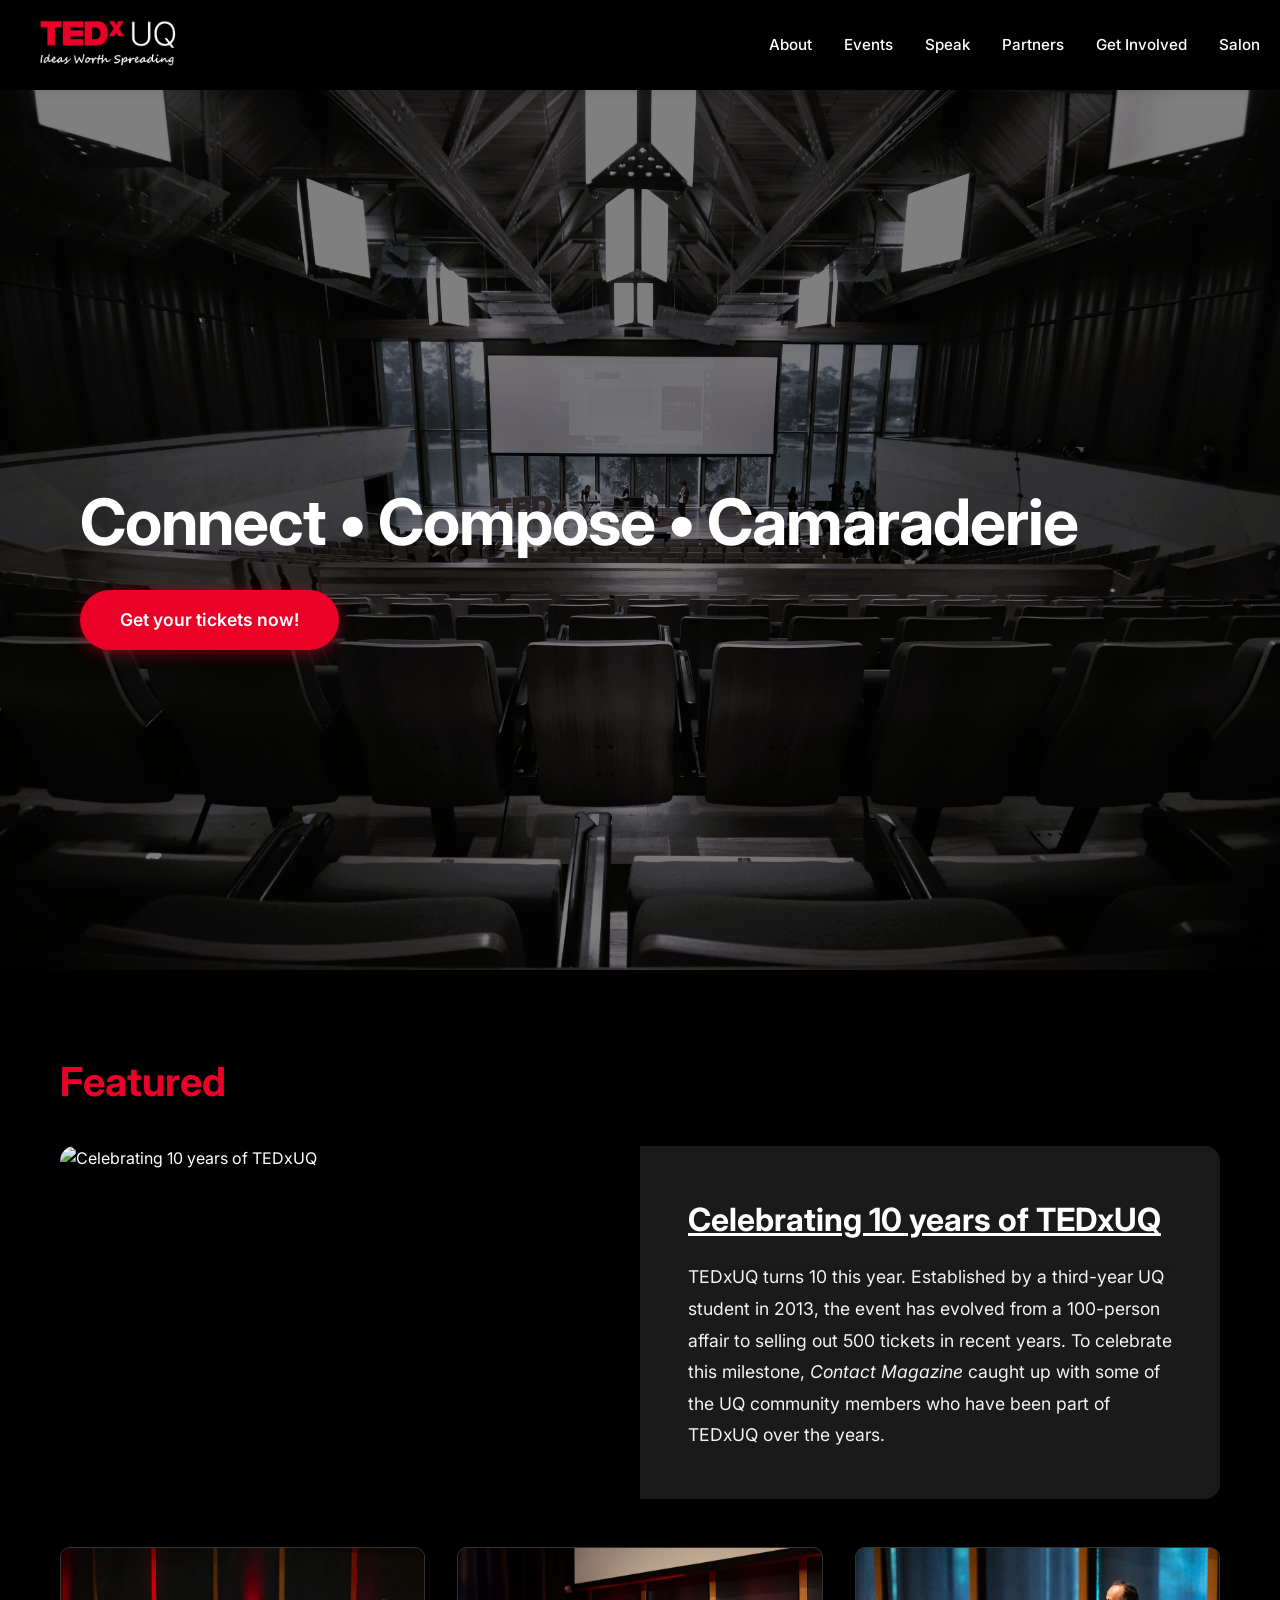
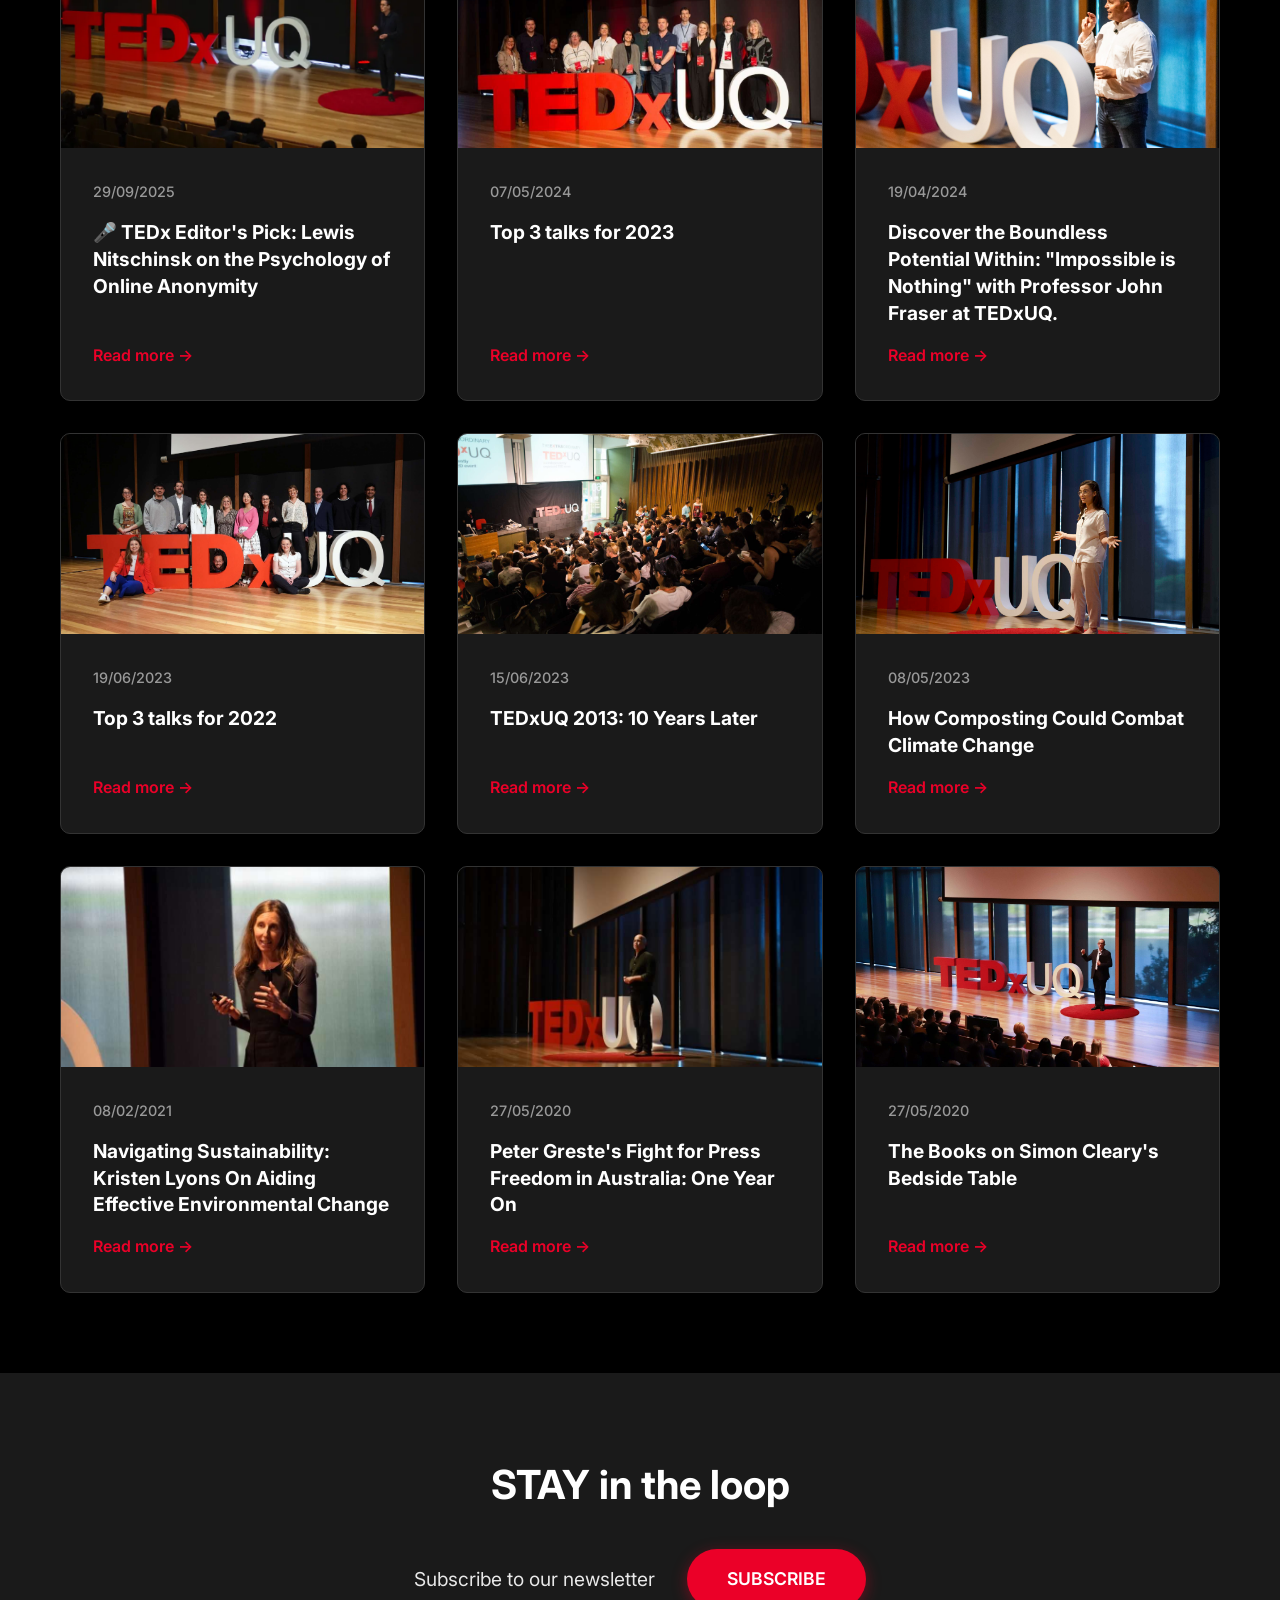
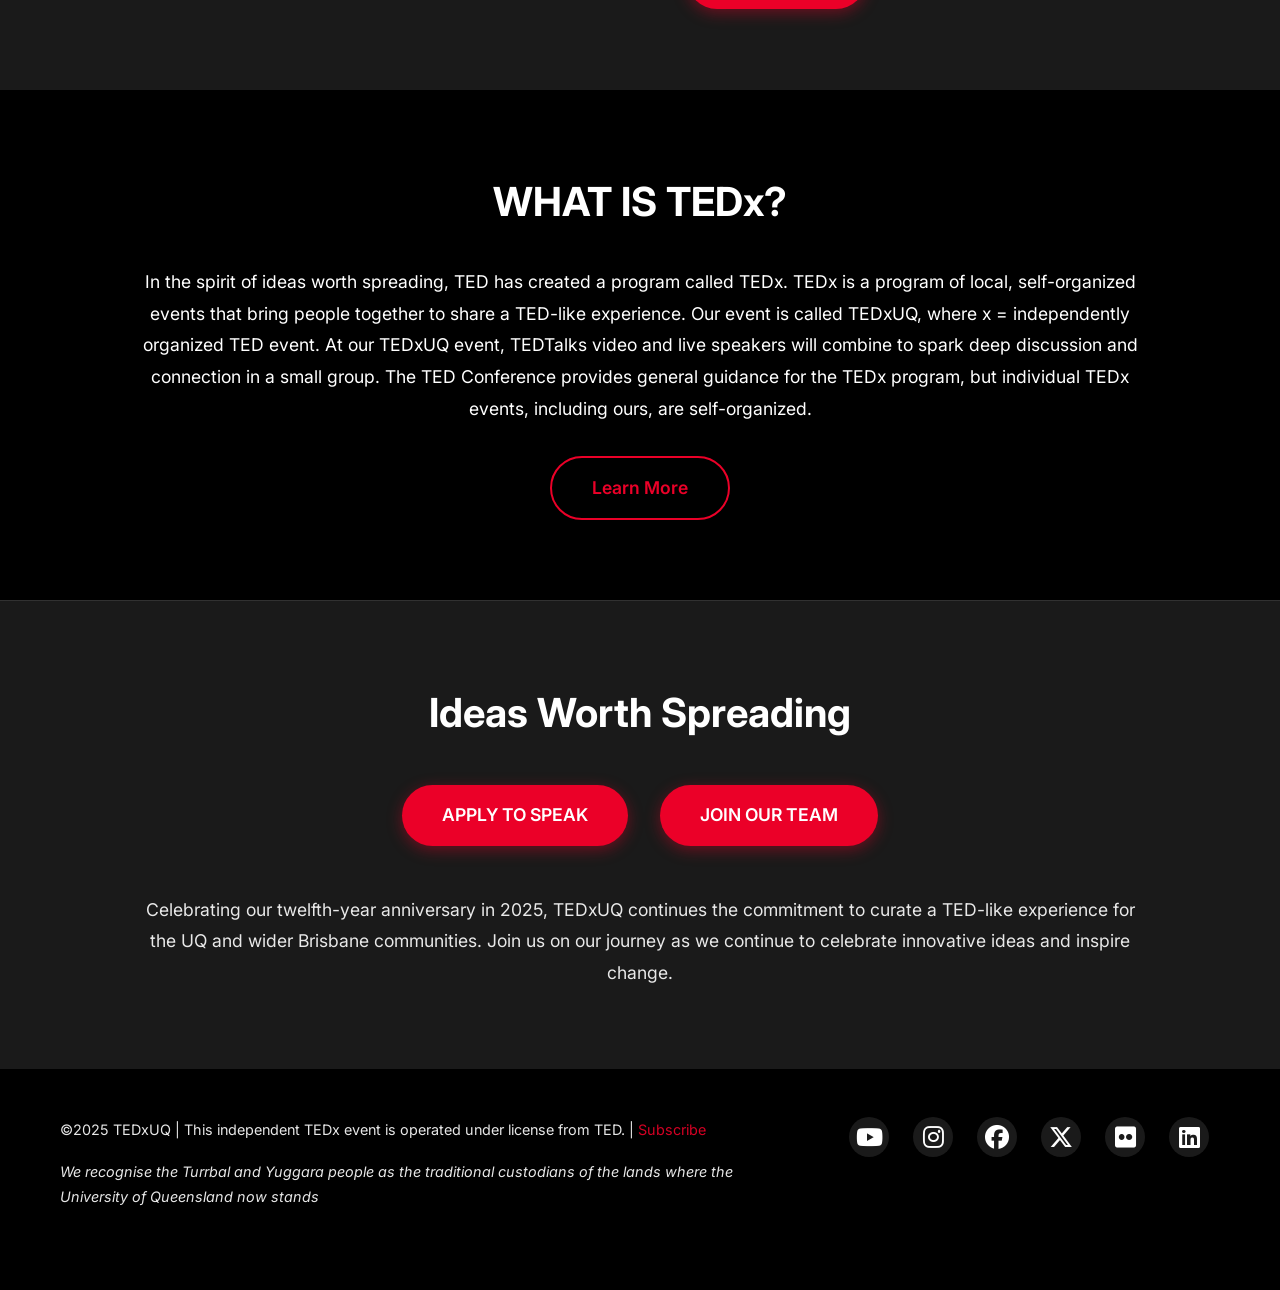
==== index.html @ a9e122a8 "1" ====
<!DOCTYPE html>
<html lang="en">
<head>
    <meta charset="UTF-8">
    <meta name="viewport" content="width=device-width, initial-scale=1.0">
    <title>TEDxUQ - Ideas Worth Spreading</title>
    <link rel="stylesheet" href="css/styles.css">
    <link rel="stylesheet" href="css/main.css">
    <link rel="preconnect" href="https://fonts.googleapis.com">
    <link rel="preconnect" href="https://fonts.gstatic.com" crossorigin>
    <link href="https://fonts.googleapis.com/css2?family=Inter:wght@300;400;500;600;700&family=Playfair+Display:wght@400;600;700&display=swap" rel="stylesheet">
    <link rel="stylesheet" href="https://cdnjs.cloudflare.com/ajax/libs/font-awesome/6.5.1/css/all.min.css" integrity="sha512-DTOQO9RWCH3ppGqcWaEA1BIZOC6xxalwEsw9c2QQeAIftl+Vegovlnee1c9QX4TctnWMn13TZye+giMm8e2LwA==" crossorigin="anonymous" referrerpolicy="no-referrer" />
</head>
<body>
    <!-- Navigation -->
    <nav class="navbar">
        <div class="nav-container">
            <div class="logo">
                <a href="#home"><img src="images/Logo.png" alt="TEDxUQ"></a>
            </div>
            <ul class="nav-menu" id="navMenu">
                <li><a href="about.html">About</a></li>
                <li><a href="#events">Events</a></li>
                <li><a href="#speak">Speak</a></li>
                <li><a href="#partners">Partners</a></li>
                <li><a href="#involved">Get Involved</a></li>
                <li><a href="#salon">Salon</a></li>
            </ul>
            <div class="hamburger" id="hamburger">
                <span></span>
                <span></span>
                <span></span>
            </div>
        </div>
    </nav>

    <!-- Hero Section -->
    <section id="home" class="hero">
        <div class="hero-content">
            <h1 class="hero-title">Connect • Compose • Camaraderie</h1>
            <a href="#events" class="cta-button">Get your tickets now!</a>
        </div>
        <div class="hero-background"></div>
    </section>

    <!-- Featured Section -->
    <section class="featured-section">
        <div class="container">
            <div class="section-header">
                <h2>Featured</h2>
                <div class="featured-highlight">
                    <div class="featured-image">
                        <img src="images/homepage/featured.jpg" alt="Celebrating 10 years of TEDxUQ">
                    </div>
                    <div class="featured-content">
                        <h3><a href="https://stories.uq.edu.au/contact-magazine/2023/celebrating-10-years-of-tedxuq/index.html" target="_blank" rel="noopener noreferrer">Celebrating 10 years of TEDxUQ</a></h3>
                        <p>TEDxUQ turns 10 this year. Established by a third-year UQ student in 2013, the event has evolved from a 100-person affair to selling out 500 tickets in recent years. To celebrate this milestone, <em>Contact Magazine</em> caught up with some of the UQ community members who have been part of TEDxUQ over the years.</p>
                    </div>
                </div>
            </div>

            <div class="news-grid">
                <article class="news-card">
                    <div class="news-image">
                        <img src="images/homepage/1-tedxEditor's.webp" alt="TEDx Editor's Pick">
                    </div>
                    <div class="news-card-content">
                        <div class="news-date">29/09/2025</div>
                        <h4>🎤 TEDx Editor's Pick: Lewis Nitschinsk on the Psychology of Online Anonymity</h4>
                        <a href="#" class="read-more">Read more →</a>
                    </div>
                </article>

                <article class="news-card">
                    <div class="news-image">
                        <img src="images/homepage/2-top3.jpg" alt="Top 3 talks for 2023">
                    </div>
                    <div class="news-card-content">
                        <div class="news-date">07/05/2024</div>
                        <h4>Top 3 talks for 2023</h4>
                        <a href="#" class="read-more">Read more →</a>
                    </div>
                </article>

                <article class="news-card">
                    <div class="news-image">
                        <img src="images/homepage/3-discover.jpg" alt="Discover the Boundless Potential">
                    </div>
                    <div class="news-card-content">
                        <div class="news-date">19/04/2024</div>
                        <h4>Discover the Boundless Potential Within: "Impossible is Nothing" with Professor John Fraser at TEDxUQ.</h4>
                        <a href="#" class="read-more">Read more →</a>
                    </div>
                </article>

                <article class="news-card">
                    <div class="news-image">
                        <img src="images/homepage/4-2022_Event_3-optimized.jpg" alt="Top 3 talks for 2022">
                    </div>
                    <div class="news-card-content">
                        <div class="news-date">19/06/2023</div>
                        <h4>Top 3 talks for 2022</h4>
                        <a href="#" class="read-more">Read more →</a>
                    </div>
                </article>

                <article class="news-card">
                    <div class="news-image">
                        <img src="images/homepage/5-cover-photo-optimized.jpg" alt="TEDxUQ 2013: 10 Years Later">
                    </div>
                    <div class="news-card-content">
                        <div class="news-date">15/06/2023</div>
                        <h4>TEDxUQ 2013: 10 Years Later</h4>
                        <a href="#" class="read-more">Read more →</a>
                    </div>
                </article>

                <article class="news-card">
                    <div class="news-image">
                        <img src="images/homepage/6-Ashley-Baxter-1-optimized.jpg" alt="How Composting Could Combat Climate Change">
                    </div>
                    <div class="news-card-content">
                        <div class="news-date">08/05/2023</div>
                        <h4>How Composting Could Combat Climate Change</h4>
                        <a href="#" class="read-more">Read more →</a>
                    </div>
                </article>

                <article class="news-card">
                    <div class="news-image">
                        <img src="images/homepage/7-navigating.jpg" alt="Navigating Sustainability">
                    </div>
                    <div class="news-card-content">
                        <div class="news-date">08/02/2021</div>
                        <h4>Navigating Sustainability: Kristen Lyons On Aiding Effective Environmental Change</h4>
                        <a href="#" class="read-more">Read more →</a>
                    </div>
                </article>

                <article class="news-card">
                    <div class="news-image">
                        <img src="images/homepage/8-peter.jpg" alt="Peter Greste's Fight for Press Freedom">
                    </div>
                    <div class="news-card-content">
                        <div class="news-date">27/05/2020</div>
                        <h4>Peter Greste's Fight for Press Freedom in Australia: One Year On</h4>
                        <a href="#" class="read-more">Read more →</a>
                    </div>
                </article>

                <article class="news-card">
                    <div class="news-image">
                        <img src="images/homepage/9-theBooks.jpg" alt="The Books on Simon Cleary's Bedside Table">
                    </div>
                    <div class="news-card-content">
                        <div class="news-date">27/05/2020</div>
                        <h4>The Books on Simon Cleary's Bedside Table</h4>
                        <a href="#" class="read-more">Read more →</a>
                    </div>
                </article>
            </div>
        </div>
    </section>

    <!-- Newsletter Section -->
    <section class="newsletter-section">
        <div class="container">
            <div class="newsletter-content">
                <h2>STAY in the loop</h2>
                <div class="newsletter-row">
                    <p>Subscribe to our newsletter</p>
                    <a href="https://tedxuq.us3.list-manage.com/subscribe?u=a29d3857210ffb692215af10f&id=8a4df292cb" target="_blank" rel="noopener noreferrer" class="newsletter-button">SUBSCRIBE</a>
                </div>
            </div>
        </div>
    </section>

    <!-- About Section -->
    <section id="about" class="about-section">
        <div class="container">
            <h2>WHAT IS TEDx?</h2>
            <div class="about-content">
                <p>In the spirit of ideas worth spreading, TED has created a program called TEDx. TEDx is a program of local, self-organized events that bring people together to share a TED-like experience. Our event is called TEDxUQ, where x = independently organized TED event. At our TEDxUQ event, TEDTalks video and live speakers will combine to spark deep discussion and connection in a small group. The TED Conference provides general guidance for the TEDx program, but individual TEDx events, including ours, are self-organized.</p>
                <a href="https://www.ted.com/about/programs-initiatives/tedx-program" target="_blank" rel="noopener noreferrer" class="learn-more-btn">Learn More</a>
            </div>
        </div>
    </section>

    <!-- Call to Action Section -->
    <section class="cta-section">
        <div class="container">
            <h2>Ideas Worth Spreading</h2>
            <div class="cta-buttons">
                <a href="#speak" class="cta-btn">APPLY TO SPEAK</a>
                <a href="#involved" class="cta-btn">JOIN OUR TEAM</a>
            </div>
            <p class="cta-description">Celebrating our twelfth-year anniversary in 2025, TEDxUQ continues the commitment to curate a TED-like experience for the UQ and wider Brisbane communities. Join us on our journey as we continue to celebrate innovative ideas and inspire change.</p>
        </div>
    </section>

    <!-- Footer -->
    <footer class="footer">
        <div class="container">
            <div class="footer-content">
                <div class="footer-text">
                    <p class="copyright">©2025 TEDxUQ | This independent TEDx event is operated under license from TED. | <a href="https://tedxuq.us3.list-manage.com/subscribe?u=a29d3857210ffb692215af10f&id=8a4df292cb" target="_blank" rel="noopener noreferrer">Subscribe</a></p>
                    <p class="acknowledgment">We recognise the Turrbal and Yuggara people as the traditional custodians of the lands where the University of Queensland now stands</p>
                </div>
                <div class="social-links">
                    <a href="https://www.youtube.com/@tedxuq/playlists" target="_blank" rel="noopener noreferrer" aria-label="YouTube" class="social-icon">
                        <i class="fab fa-youtube"></i>
                    </a>
                    <a href="https://www.instagram.com/tedxuq/" target="_blank" rel="noopener noreferrer" aria-label="Instagram" class="social-icon">
                        <i class="fab fa-instagram"></i>
                    </a>
                    <a href="https://www.facebook.com/tedxuq/" target="_blank" rel="noopener noreferrer" aria-label="Facebook" class="social-icon">
                        <i class="fab fa-facebook"></i>
                    </a>
                    <a href="https://x.com/tedxuq" target="_blank" rel="noopener noreferrer" aria-label="Twitter/X" class="social-icon">
                        <i class="fab fa-x-twitter"></i>
                    </a>
                    <a href="https://www.flickr.com/photos/94447818@N03/" target="_blank" rel="noopener noreferrer" aria-label="Flickr" class="social-icon">
                        <i class="fab fa-flickr"></i>
                    </a>
                    <a href="https://www.linkedin.com/company/tedxuq/" target="_blank" rel="noopener noreferrer" aria-label="LinkedIn" class="social-icon">
                        <i class="fab fa-linkedin"></i>
                    </a>
                </div>
            </div>
        </div>
    </footer>

    <script src="js/script.js"></script>
</body>
</html>
---- css/styles.css ----
/* Reset and Base Styles */
* {
    margin: 0;
    padding: 0;
    box-sizing: border-box;
}

:root {
    --primary-color: #eb0028;
    --primary-dark: #c41e1e;
    --text-dark: #000000;
    --text-light: #ffffff;
    --bg-light: #1a1a1a;
    --bg-white: #ffffff;
    --border-color: #333333;
    --shadow: 0 2px 10px rgba(0, 0, 0, 0.5);
    --shadow-hover: 0 5px 20px rgba(0, 0, 0, 0.7);
}

body {
    font-family: 'Inter', -apple-system, BlinkMacSystemFont, 'Segoe UI', sans-serif;
    color: #ffffff;
    background: #000000;
    line-height: 1.6;
    overflow-x: hidden;
}

.container {
    max-width: 1200px;
    margin: 0 auto;
    padding: 0 20px;
}

/* Navigation */
.navbar {
    position: fixed;
    top: 0;
    width: 100%;
    background: #000000;
    box-shadow: var(--shadow);
    z-index: 1000;
    transition: all 0.3s ease;
}

.nav-container {
    max-width: 1600px;
    margin: 0 auto;
    padding: 1rem 20px;
    display: flex;
    justify-content: space-between;
    align-items: center;
}

.logo a {
    display: inline-block;
    text-decoration: none;
}

.logo img {
    height: 50px;
    width: auto;
    display: block;
}

.nav-menu {
    display: flex;
    list-style: none;
    gap: 2rem;
}

.nav-menu a {
    color: #ffffff;
    text-decoration: none;
    font-weight: 500;
    font-size: 0.95rem;
    transition: color 0.3s ease;
    position: relative;
}

.nav-menu a::after {
    content: '';
    position: absolute;
    bottom: -5px;
    left: 0;
    width: 0;
    height: 2px;
    background: var(--primary-color);
    transition: width 0.3s ease;
}

.nav-menu a:hover {
    color: var(--primary-color);
}

.nav-menu a:hover::after {
    width: 100%;
}

.hamburger {
    display: none;
    flex-direction: column;
    cursor: pointer;
    gap: 5px;
}

.hamburger span {
    width: 25px;
    height: 3px;
    background: #ffffff;
    transition: all 0.3s ease;
}


/* Footer */
.footer {
    background: var(--text-dark);
    color: white;
    padding: 3rem 0 2rem;
}

.footer-content {
    display: grid;
    grid-template-columns: 2fr 1fr;
    gap: 3rem;
    margin-bottom: 2rem;
}

.footer-text p {
    margin-bottom: 1rem;
    line-height: 1.8;
    opacity: 0.9;
}

.copyright {
    font-size: 0.9rem;
    opacity: 0.7;
}

.copyright a {
    color: var(--primary-color);
    text-decoration: none;
}

.acknowledgment {
    font-size: 0.9rem;
    opacity: 0.7;
    font-style: italic;
}

.social-links {
    display: flex;
    flex-direction: row;
    gap: 1.5rem;
    flex-wrap: wrap;
}

.social-icon {
    color: white;
    text-decoration: none;
    font-size: 1.5rem;
    width: 2.5rem;
    height: 2.5rem;
    display: flex;
    align-items: center;
    justify-content: center;
    transition: all 0.3s ease;
    border-radius: 50%;
    background: rgba(255, 255, 255, 0.1);
}

.social-icon:hover {
    color: white;
    background: var(--primary-color);
    transform: translateY(-3px);
    box-shadow: 0 4px 15px rgba(235, 0, 40, 0.4);
}

.social-icon i {
    display: block;
}

/* Animations */
@keyframes fadeInUp {
    from {
        opacity: 0;
        transform: translateY(30px);
    }
    to {
        opacity: 1;
        transform: translateY(0);
    }
}

/* Responsive Design */
@media (max-width: 768px) {
    .hamburger {
        display: flex;
    }

    .nav-menu {
        position: fixed;
        left: -100%;
        top: 70px;
        flex-direction: column;
        background: #000000;
        width: 100%;
        text-align: center;
        transition: 0.3s;
        box-shadow: var(--shadow);
        padding: 2rem 0;
    }

    .nav-menu.active {
        left: 0;
    }

}

/* Smooth Scrolling */
html {
    scroll-behavior: smooth;
}
---- css/main.css ----
/* Hero Section */
.hero {
    position: relative;
    height: 100vh;
    display: flex;
    align-items: flex-end;
    justify-content: flex-start;
    background: linear-gradient(135deg, #1a1a1a 0%, #2d2d2d 100%);
    color: white;
    overflow: hidden;
    margin-top: 70px;
}

.hero-background {
    position: absolute;
    top: 0;
    left: 0;
    width: 100%;
    height: 100%;
    background-image: linear-gradient(rgba(0, 0, 0, 0.5), rgba(0, 0, 0, 0.5)), url('../images/homepage/1.png');
    background-repeat: no-repeat;
    background-position: center;
    background-size: cover;
}

.hero-content {
    position: relative;
    z-index: 1;
    animation: fadeInUp 1s ease;
    padding: 0 0 20rem 5rem;
    text-align: left;
    max-width: 1200px;
    width: 100%;
}

.hero-title {
    font-size: 4rem;
    font-weight: 700;
    margin-bottom: 1rem;
    letter-spacing: -1px;
}

.hero-tagline {
    font-size: 1.5rem;
    font-weight: 300;
    margin-bottom: 2.5rem;
    letter-spacing: 2px;
}

.cta-button {
    display: inline-block;
    padding: 1rem 2.5rem;
    background: var(--primary-color);
    color: white;
    text-decoration: none;
    font-weight: 600;
    font-size: 1.1rem;
    border-radius: 50px;
    border: none;
    cursor: pointer;
    transition: all 0.3s ease;
    box-shadow: 0 4px 15px rgba(235, 0, 40, 0.4);
}

.cta-button:hover {
    background: var(--primary-dark);
    transform: translateY(-2px);
    box-shadow: 0 6px 20px rgba(235, 0, 40, 0.5);
    color: white;
}

/* Featured Section */
.featured-section {
    padding: 5rem 0;
    background: var(--text-dark);
}

.section-header {
    margin-bottom: 3rem;
}

.section-header h2 {
    font-size: 2.5rem;
    margin-bottom: 2rem;
    color: var(--primary-color);
}

.featured-highlight {
    background: #000000;
    color: white;
    padding: 0;
    border-radius: 15px;
    margin-bottom: 3rem;
    box-shadow: var(--shadow-hover);
    display: grid;
    grid-template-columns: 1fr 1fr;
    overflow: hidden;
}

.featured-image {
    width: 100%;
    height: 100%;
    min-height: 300px;
    overflow: hidden;
}

.featured-image img {
    width: 100%;
    height: 100%;
    object-fit: cover;
    display: block;
}

.featured-content {
    background-color: var(--bg-light);
    padding: 3rem;
    display: flex;
    flex-direction: column;
    justify-content: center;
}

.featured-highlight h3 {
    font-size: 2rem;
    margin-bottom: 1rem;
}

.featured-highlight h3 a {
    color: white;
    text-decoration: underline;
    transition: color 0.3s ease;
}

.featured-highlight h3 a:hover {
    color: var(--primary-color);
}

.featured-highlight p {
    font-size: 1.1rem;
    line-height: 1.8;
    opacity: 0.95;
}

.news-grid {
    display: grid;
    grid-template-columns: repeat(auto-fit, minmax(320px, 1fr));
    gap: 2rem;
}

.news-card {
    background: #1a1a1a;
    border: 1px solid #333333;
    border-radius: 10px;
    padding: 0;
    transition: all 0.3s ease;
    cursor: pointer;
    overflow: hidden;
    display: flex;
    flex-direction: column;
}

.news-card:hover {
    transform: translateY(-5px);
    box-shadow: 0 5px 20px rgba(235, 0, 40, 0.3);
    border-color: var(--primary-color);
    background: #222222;
}

.news-image {
    width: 100%;
    height: 200px;
    overflow: hidden;
    background: #000000;
}

.news-image img {
    width: 100%;
    height: 100%;
    object-fit: cover;
    display: block;
    transition: transform 0.3s ease;
}

.news-card:hover .news-image img {
    transform: scale(1.05);
}

.news-card-content {
    padding: 2rem;
    display: flex;
    flex-direction: column;
    flex-grow: 1;
}

.news-date {
    color: #999999;
    font-size: 0.9rem;
    margin-bottom: 1rem;
    font-weight: 500;
}

.news-card h4 {
    font-size: 1.2rem;
    margin-bottom: 1rem;
    color: #ffffff;
    line-height: 1.4;
}

.read-more {
    color: var(--primary-color);
    text-decoration: none;
    font-weight: 600;
    transition: all 0.3s ease;
    display: inline-block;
    margin-top: auto;
}

.read-more:hover {
    transform: translateX(5px);
}

/* Newsletter Section */
.newsletter-section {
    background: var(--bg-light);
    color: var(--bg-white);
    padding: 5rem 0;
}

.newsletter-content {
    text-align: center;
    max-width: 1000px;
    margin: 0 auto;
}

.newsletter-content h2 {
    font-size: 2.5rem;
    margin-bottom: 2rem;
}

.newsletter-row {
    display: flex;
    align-items: center;
    justify-content: center;
    gap: 2rem;
    flex-wrap: wrap;
}

.newsletter-content p {
    font-size: 1.2rem;
    margin: 0;
    opacity: 0.9;
    flex: 0 0 auto;
}

.newsletter-button {
    display: inline-block;
    padding: 1rem 2.5rem;
    background: var(--primary-color);
    color: white;
    border: none;
    border-radius: 50px;
    font-weight: 600;
    font-size: 1.1rem;
    text-decoration: none;
    cursor: pointer;
    transition: all 0.3s ease;
    box-shadow: 0 4px 15px rgba(235, 0, 40, 0.4);
}

.newsletter-button:hover {
    background: var(--primary-dark);
    transform: translateY(-2px);
    box-shadow: 0 6px 20px rgba(235, 0, 40, 0.5);
    color: white;
}

/* About Section */
.about-section {
    padding: 5rem 0;
    background: #000000;
    border-top: 1px solid rgba(255, 255, 255, 0.1);
}

.about-section h2 {
    font-size: 2.5rem;
    margin-bottom: 2rem;
    text-align: center;
    color: #ffffff;
}

.about-content {
    max-width: 1000px;
    margin: 0 auto;
    text-align: center;
}

.about-content p {
    font-size: 1.1rem;
    line-height: 1.8;
    margin-bottom: 2rem;
}

.learn-more-btn {
    display: inline-block;
    padding: 1rem 2.5rem;
    border: 2px solid var(--primary-color);
    background: transparent;
    color: var(--primary-color);
    text-decoration: none;
    font-weight: 600;
    font-size: 1.1rem;
    border-radius: 50px;
    cursor: pointer;
    transition: all 0.3s ease;
}

.learn-more-btn:hover {
    background: var(--primary-color);
    color: white;
    transform: translateY(-2px);
    box-shadow: 0 4px 15px rgba(235, 0, 40, 0.4);
}

/* CTA Section */
.cta-section {
    padding: 5rem 0;
    background: var(--bg-light);
    text-align: center;
    border-top: 1px solid rgba(255, 255, 255, 0.1);
}

.cta-section h2 {
    font-size: 2.5rem;
    margin-bottom: 2.5rem;
    color: var(--text-light);
}

.cta-buttons {
    display: flex;
    gap: 2rem;
    justify-content: center;
    flex-wrap: wrap;
}

.cta-btn {
    display: inline-block;
    padding: 1rem 2.5rem;
    background: var(--primary-color);
    color: white;
    text-decoration: none;
    font-weight: 600;
    font-size: 1.1rem;
    border-radius: 50px;
    border: none;
    cursor: pointer;
    transition: all 0.3s ease;
    box-shadow: 0 4px 15px rgba(235, 0, 40, 0.4);
}

.cta-btn:hover {
    background: var(--primary-dark);
    transform: translateY(-2px);
    box-shadow: 0 6px 20px rgba(235, 0, 40, 0.5);
    color: white;
}

.cta-description {
    max-width: 1000px;
    margin: 3rem auto 0;
    font-size: 1.1rem;
    line-height: 1.8;
    color: var(--text-light);
    opacity: 0.9;
}

/* Responsive Design */
@media (max-width: 768px) {
    
    .hero-content {
        padding: 0 0 3rem 2rem;
    }

    .hero-title {
        font-size: 2.5rem;
    }

    .hero-tagline {
        font-size: 1.2rem;
    }

    .section-header h2,
    .about-section h2,
    .cta-section h2,
    .newsletter-content h2 {
        font-size: 2rem;
    }

    .newsletter-row {
        flex-direction: column;
        gap: 1.5rem;
    }

    .news-grid {
        grid-template-columns: 1fr;
    }

    .footer-content {
        grid-template-columns: 1fr;
    }

    .cta-buttons {
        flex-direction: column;
        align-items: center;
    }

    .cta-btn {
        width: 100%;
        max-width: 300px;
    }
}

@media (max-width: 480px) {
    .hero-content {
        padding: 0 0 2rem 1.5rem;
    }

    .hero-title {
        font-size: 2rem;
    }

    .featured-highlight {
        grid-template-columns: 1fr;
    }

    .featured-content {
        padding: 2rem;
    }

    .featured-highlight h3 {
        font-size: 1.5rem;
    }
}
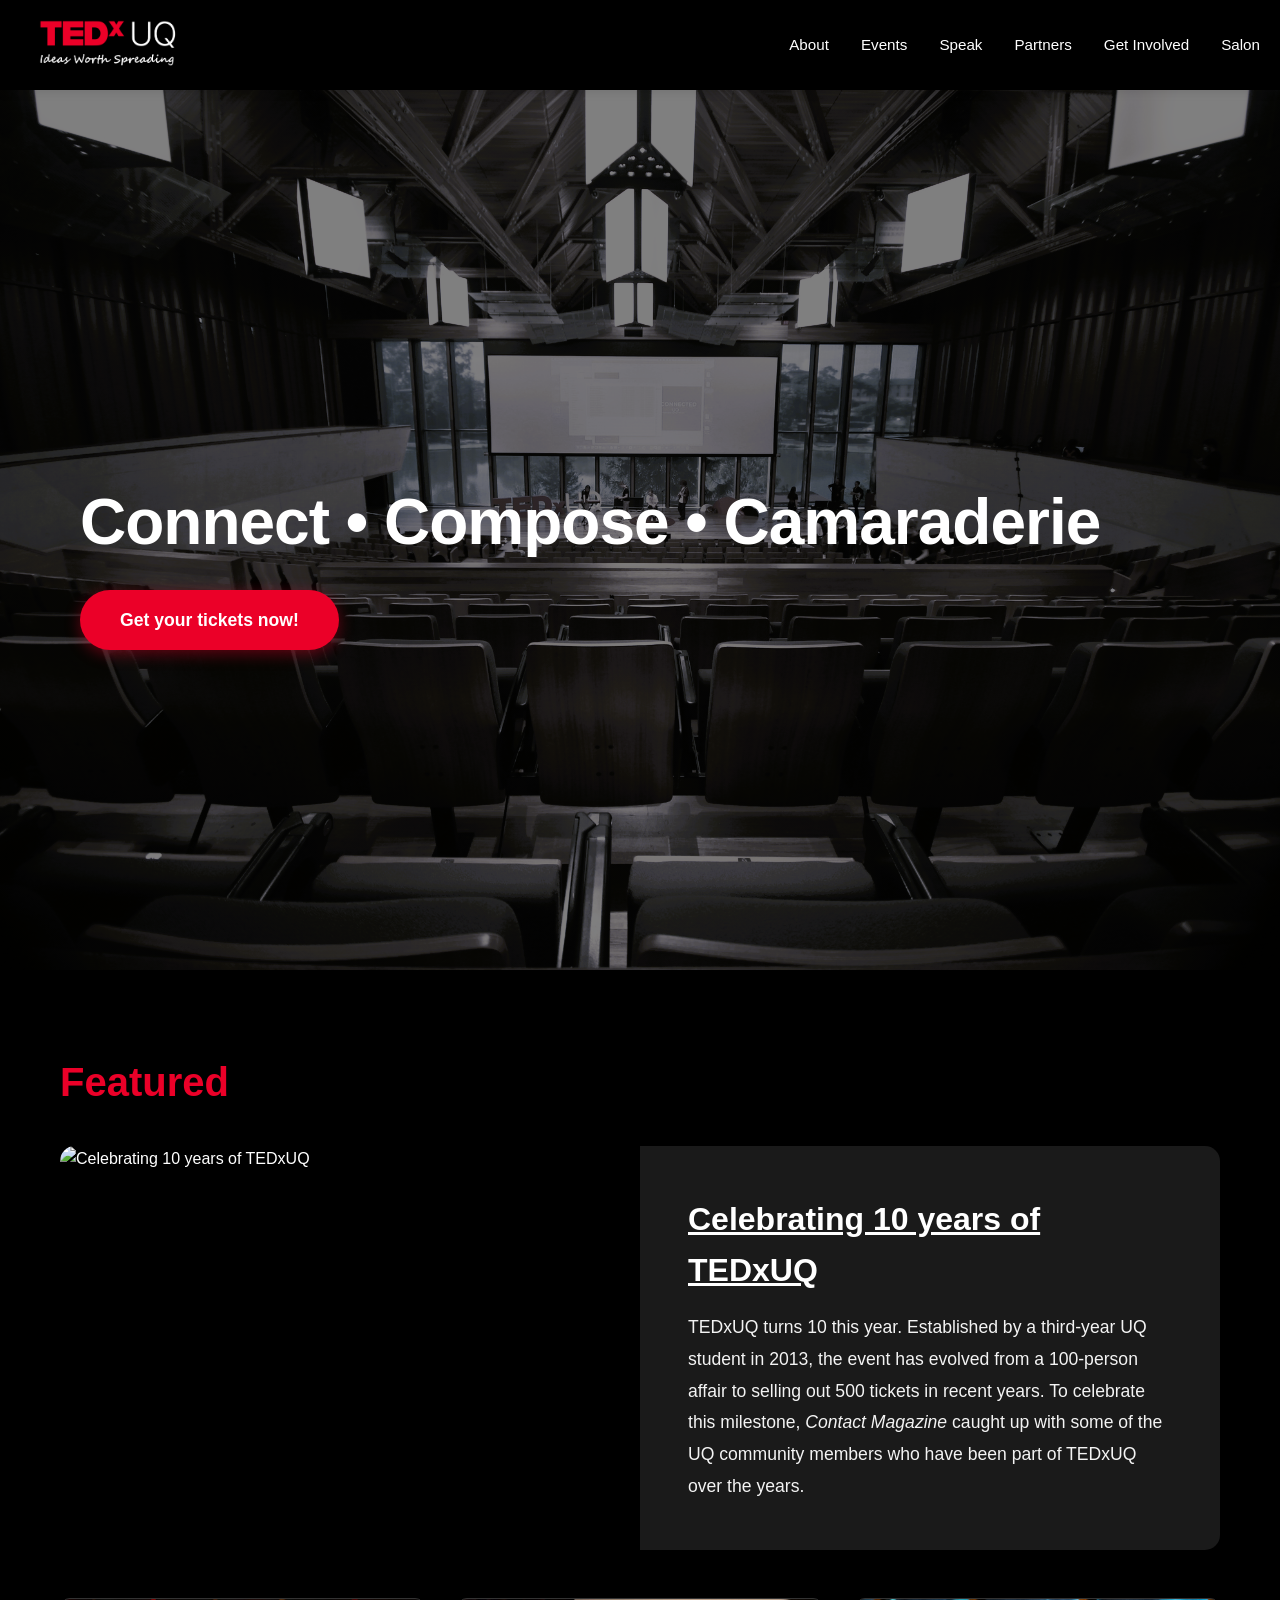
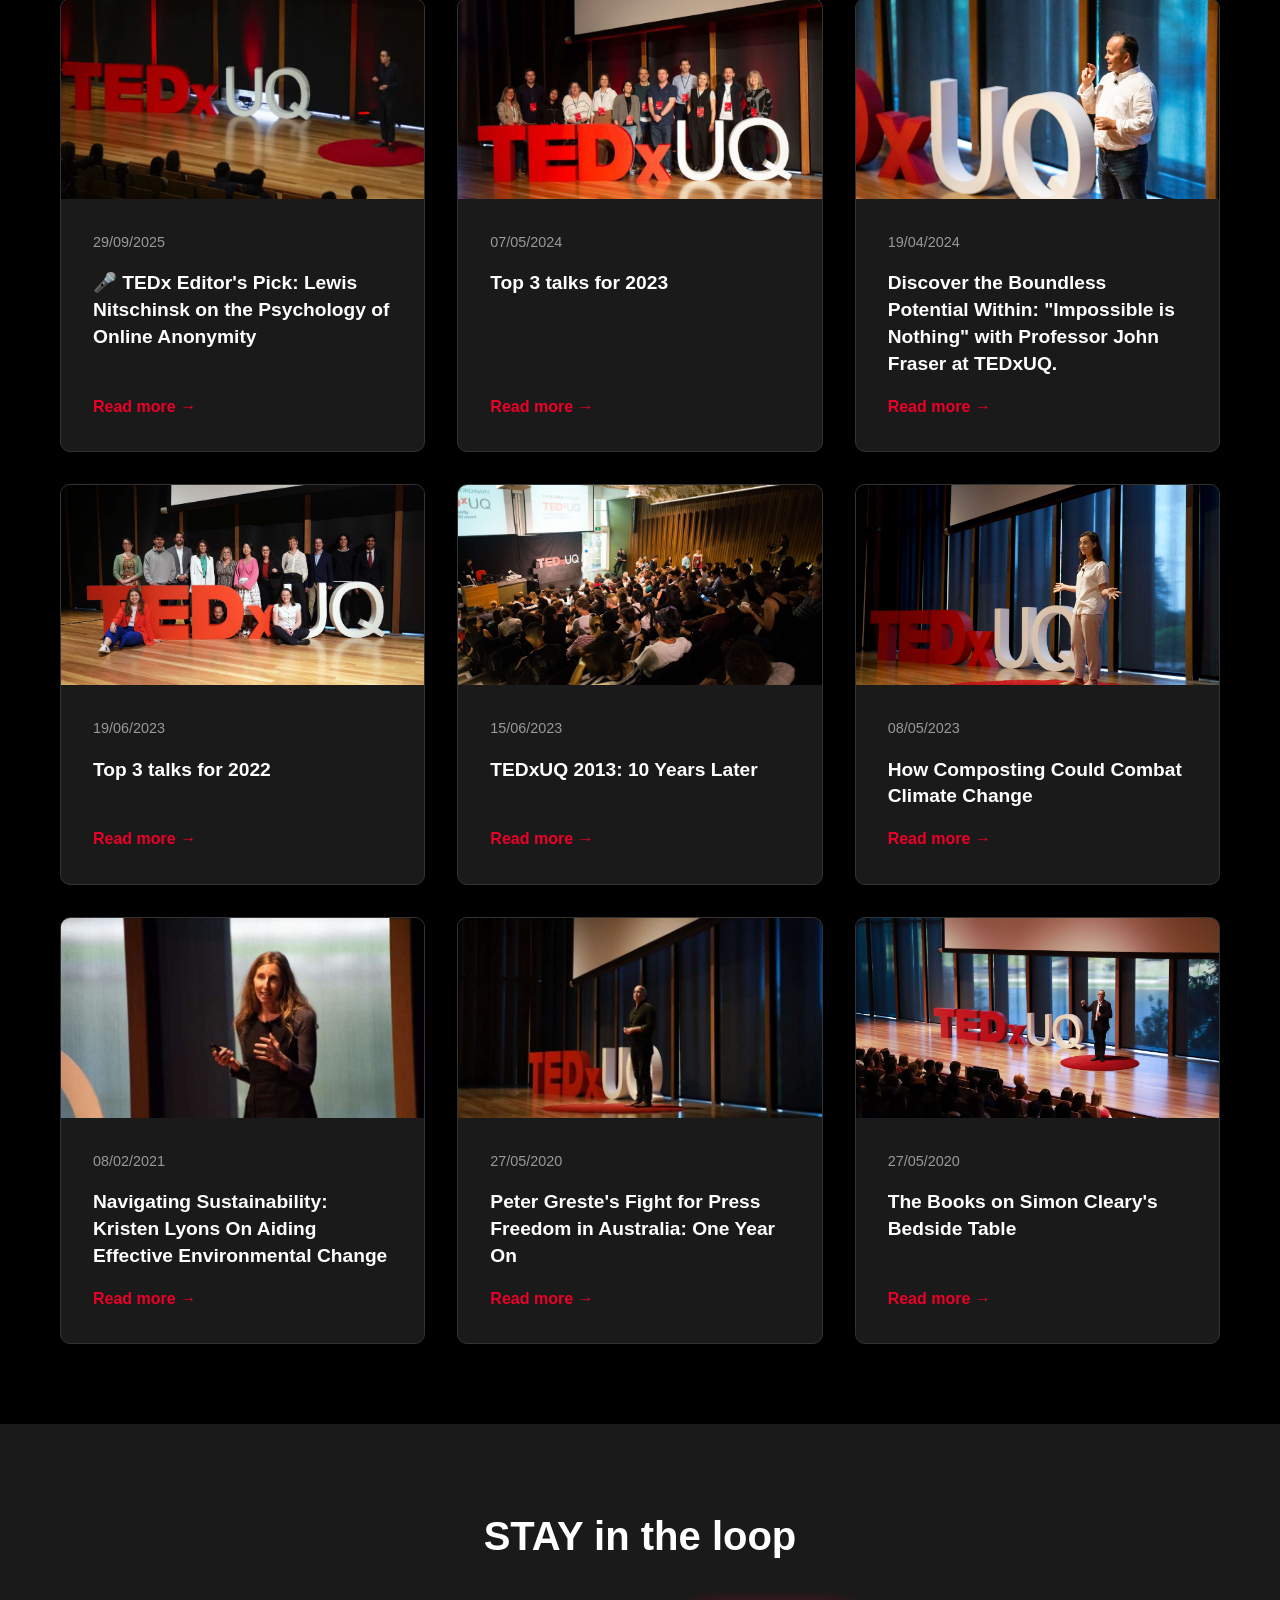
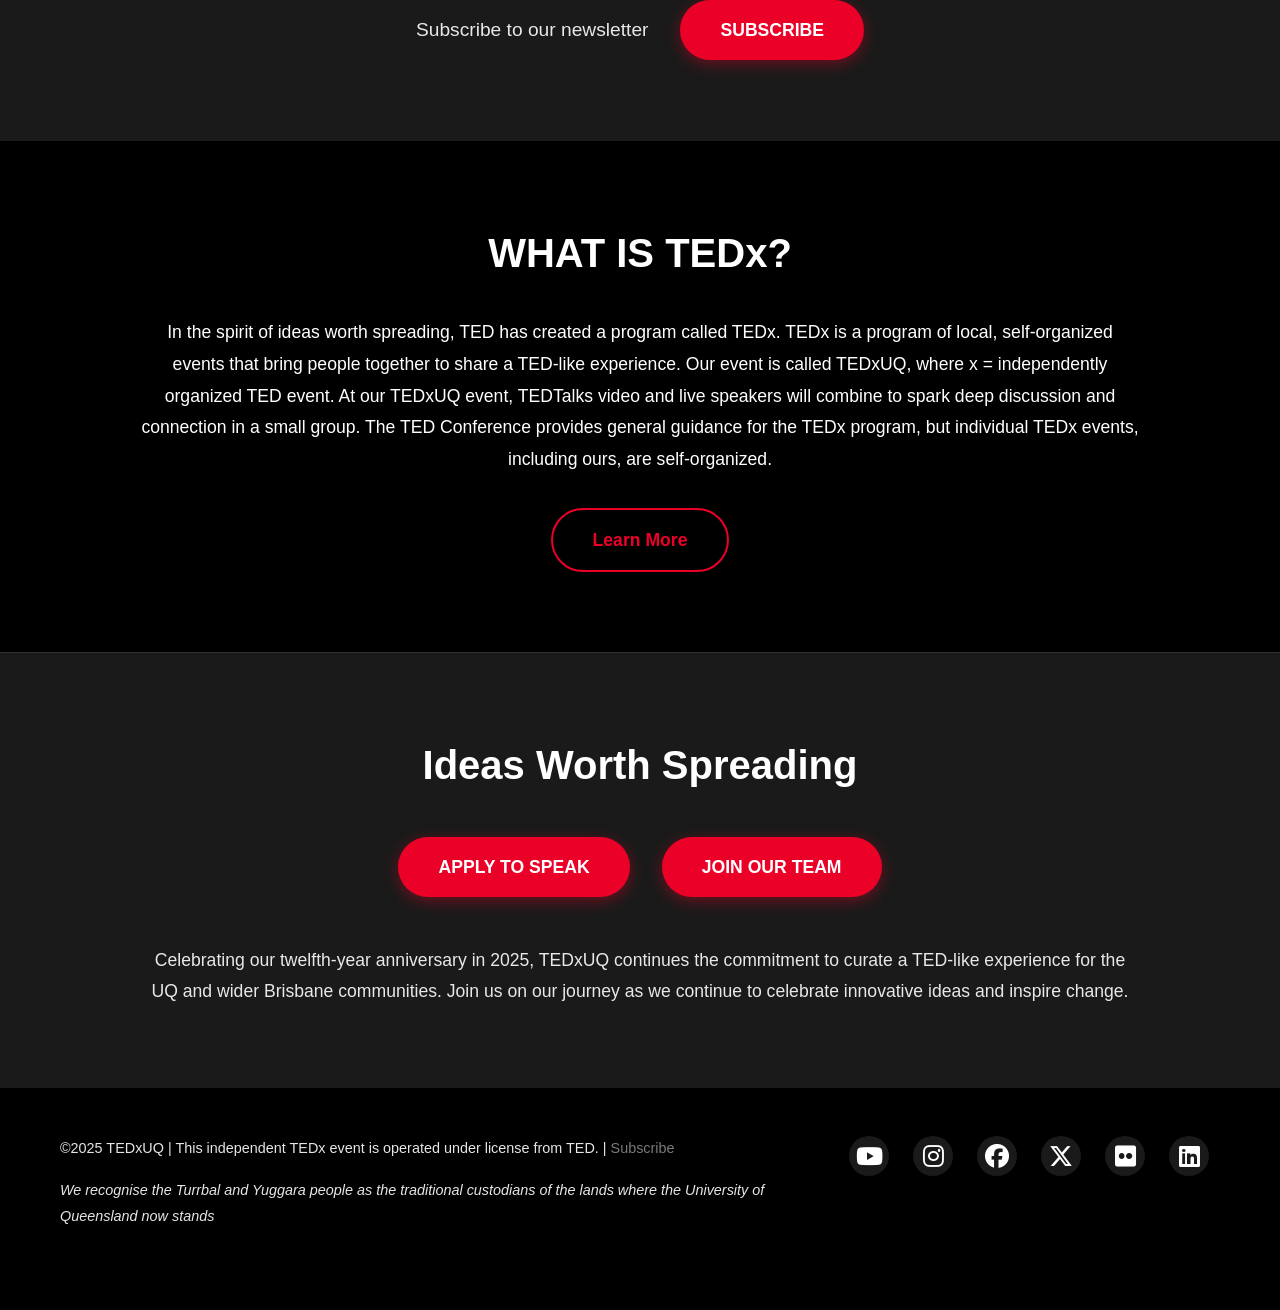
==== commit d404bbef: "update" ====
--- a/index.html
+++ b/index.html
@@ -20,8 +20,8 @@
             </div>
             <ul class="nav-menu" id="navMenu">
                 <li><a href="about.html">About</a></li>
-                <li><a href="#events">Events</a></li>
-                <li><a href="#speak">Speak</a></li>
+                <li><a href="event.html">Events</a></li>
+                <li><a href="speak.html">Speak</a></li>
                 <li><a href="#partners">Partners</a></li>
                 <li><a href="#involved">Get Involved</a></li>
                 <li><a href="#salon">Salon</a></li>
--- a/css/styles.css
+++ b/css/styles.css
@@ -18,7 +18,7 @@
 }
 
 body {
-    font-family: 'Inter', -apple-system, BlinkMacSystemFont, 'Segoe UI', sans-serif;
+    font-family: 'Helvetica Neue', Helvetica, Arial, sans-serif;
     color: #ffffff;
     background: #000000;
     line-height: 1.6;
@@ -137,7 +137,7 @@
 }
 
 .copyright a {
-    color: var(--primary-color);
+    color: #888888;
     text-decoration: none;
 }
 
